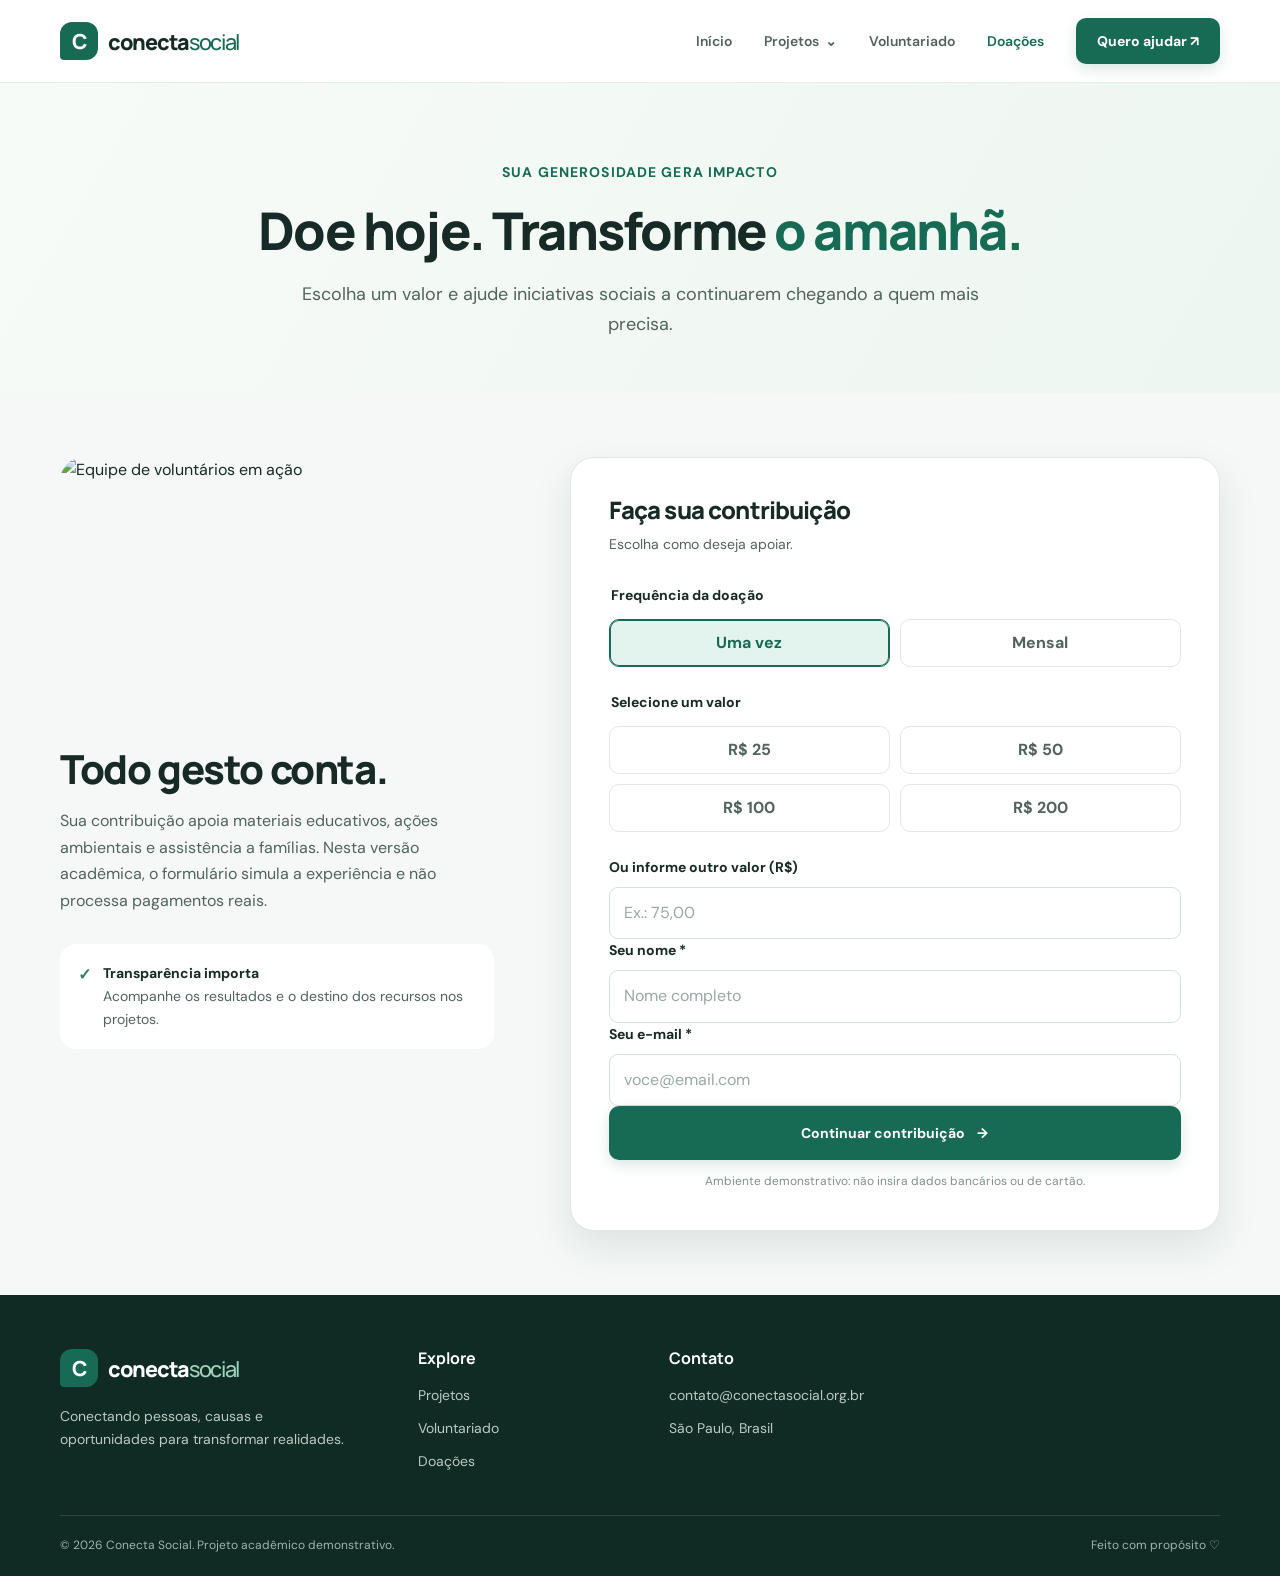
==== doacoes.html @ 1682e574 "Initial commit" ====
<!DOCTYPE html>
<html lang="pt-BR"><head><meta charset="UTF-8"><meta name="viewport" content="width=device-width, initial-scale=1.0"><meta name="description" content="Apoie projetos sociais com sua doação."><title>Doações | Conecta Social</title><link rel="preconnect" href="https://fonts.googleapis.com"><link href="https://fonts.googleapis.com/css2?family=DM+Sans:wght@400;500;600;700&family=Manrope:wght@400;500;600;700;800&display=swap" rel="stylesheet"><link rel="stylesheet" href="css/variables.css"><link rel="stylesheet" href="css/base.css"><link rel="stylesheet" href="css/layout.css"><link rel="stylesheet" href="css/components.css"><link rel="stylesheet" href="css/responsive.css"><script src="js/main.js" defer></script></head>
<body><a class="skip-link" href="#conteudo">Pular para o conteúdo</a><header class="site-header"><div class="container nav-wrap"><a class="brand" href="index.html"><span class="brand-mark">C</span><span>conecta<span class="brand-light">social</span></span></a><button class="menu-toggle" aria-expanded="false" aria-controls="main-nav" aria-label="Abrir menu"><span></span><span></span><span></span></button><nav class="main-nav" id="main-nav" aria-label="Navegação principal"><a class="nav-link" href="index.html">Início</a><div class="nav-dropdown"><a class="nav-link" href="projetos.html">Projetos <span>⌄</span></a><div class="dropdown-menu"><a href="projetos.html#educacao">Educação</a><a href="projetos.html#meio-ambiente">Meio ambiente</a><a href="projetos.html#assistencia">Assistência social</a></div></div><a class="nav-link" href="voluntariado.html">Voluntariado</a><a class="nav-link active" href="doacoes.html">Doações</a><a class="btn btn-primary nav-cta" href="doacoes.html">Quero ajudar ↗</a></nav></div></header>
<main id="conteudo"><section class="page-hero"><div class="container"><span class="eyebrow">Sua generosidade gera impacto</span><h1>Doe hoje. Transforme <span>o amanhã.</span></h1><p>Escolha um valor e ajude iniciativas sociais a continuarem chegando a quem mais precisa.</p></div></section><section class="section section-soft"><div class="container donation-layout"><div class="donation-copy"><img class="donation-image" src="https://images.unsplash.com/photo-1469571486292-0ba58a3f068b?auto=format&fit=crop&w=900&q=80" alt="Equipe de voluntários em ação"><h2>Todo gesto conta.</h2><p>Sua contribuição apoia materiais educativos, ações ambientais e assistência a famílias. Nesta versão acadêmica, o formulário simula a experiência e não processa pagamentos reais.</p><div class="trust-note"><span>✓</span><p><strong>Transparência importa</strong><br>Acompanhe os resultados e o destino dos recursos nos projetos.</p></div></div>
<form class="form-card donation-form js-demo-form" data-success="Obrigado pelo interesse em doar! Esta demonstração não realizou cobrança."><div class="form-card-heading"><h2>Faça sua contribuição</h2><p>Escolha como deseja apoiar.</p></div><fieldset class="donation-fieldset"><legend>Frequência da doação</legend><div class="segmented-options"><label><input type="radio" name="frequencia" value="Única" checked><span>Uma vez</span></label><label><input type="radio" name="frequencia" value="Mensal"><span>Mensal</span></label></div></fieldset><fieldset class="donation-fieldset"><legend>Selecione um valor</legend><div class="amount-grid"><label><input type="radio" name="valor" value="25" required><span>R$ 25</span></label><label><input type="radio" name="valor" value="50"><span>R$ 50</span></label><label><input type="radio" name="valor" value="100"><span>R$ 100</span></label><label><input type="radio" name="valor" value="200"><span>R$ 200</span></label></div></fieldset><div class="field"><label for="valor-livre">Ou informe outro valor (R$)</label><input id="valor-livre" name="valor-livre" type="number" min="1" step="0.01" placeholder="Ex.: 75,00"></div><div class="field"><label for="donor-name">Seu nome *</label><input id="donor-name" name="nome" type="text" placeholder="Nome completo" required minlength="3"></div><div class="field"><label for="donor-email">Seu e-mail *</label><input id="donor-email" name="email" type="email" placeholder="voce@email.com" required></div><button class="btn btn-primary btn-lg btn-block" type="submit">Continuar contribuição <span>→</span></button><p class="form-note">Ambiente demonstrativo: não insira dados bancários ou de cartão.</p><div class="form-feedback" hidden></div></form></div></section></main>
<footer class="site-footer"><div class="container footer-main"><div class="footer-brand"><a class="brand brand-footer" href="index.html"><span class="brand-mark">C</span><span>conecta<span class="brand-light">social</span></span></a><p>Conectando pessoas, causas e oportunidades para transformar realidades.</p></div><div class="footer-col"><h3>Explore</h3><a href="projetos.html">Projetos</a><a href="voluntariado.html">Voluntariado</a><a href="doacoes.html">Doações</a></div><div class="footer-col"><h3>Contato</h3><a href="mailto:contato@conectasocial.org.br">contato@conectasocial.org.br</a><span>São Paulo, Brasil</span></div></div><div class="container footer-bottom"><span>© 2026 Conecta Social. Projeto acadêmico demonstrativo.</span><span>Feito com propósito ♡</span></div></footer><div class="toast" role="status" aria-live="polite" id="toast"></div></body></html>
---- css/variables.css ----
:root {
  /* Paleta do design system: primárias, secundárias e neutras */
  --color-primary: #176b55;
  --color-primary-dark: #10513f;
  --color-primary-light: #e3f3ed;
  --color-secondary: #f2b84b;
  --color-secondary-dark: #c88919;
  --color-accent: #e97855;
  --color-blue: #4779c7;
  --color-purple: #8266b2;
  --color-success: #27865b;
  --color-warning: #b7791f;
  --color-danger: #c74747;
  --color-ink: #172a25;
  --color-text: #52635d;
  --color-muted: #819089;
  --color-border: #dfe8e3;
  --color-surface: #ffffff;
  --color-surface-soft: #f5f8f6;
  --color-dark: #102b23;
  --color-white: #ffffff;
  --font-body: "DM Sans", Arial, sans-serif;
  --font-heading: "Manrope", Arial, sans-serif;
  /* Escala tipográfica: 12, 14, 16, 18, 20, 24, 32, 40, 52, 64px */
  --text-xs: .75rem;
  --text-sm: .875rem;
  --text-base: 1rem;
  --text-lg: 1.125rem;
  --text-xl: 1.25rem;
  --text-2xl: 1.5rem;
  --text-3xl: 2rem;
  --text-4xl: 2.5rem;
  --text-5xl: 3.25rem;
  --text-6xl: 4rem;
  /* Espaçamento modular baseado em múltiplos de 8px */
  --space-1: 8px;
  --space-2: 16px;
  --space-3: 24px;
  --space-4: 32px;
  --space-5: 48px;
  --space-6: 64px;
  --radius-sm: 8px;
  --radius-md: 16px;
  --radius-lg: 24px;
  --radius-pill: 999px;
  --shadow-sm: 0 4px 16px rgb(16 43 35 / 6%);
  --shadow-md: 0 16px 40px rgb(16 43 35 / 10%);
  --container: 1160px;
  --transition: 180ms ease;
}
---- css/base.css ----
*, *::before, *::after { box-sizing: border-box; }
html { scroll-behavior: smooth; scroll-padding-top: 100px; }
body { margin: 0; color: var(--color-ink); background: var(--color-surface); font: 400 var(--text-base)/1.65 var(--font-body); -webkit-font-smoothing: antialiased; }
img { display: block; max-width: 100%; }
a { color: inherit; text-decoration: none; }
button, input, select, textarea { font: inherit; }
button, a, input, select, textarea { -webkit-tap-highlight-color: transparent; }
button { cursor: pointer; }
h1, h2, h3, p { margin-top: 0; }
h1, h2, h3 { color: var(--color-ink); font-family: var(--font-heading); line-height: 1.18; letter-spacing: -.035em; }
h1 { font-size: clamp(2.5rem, 5vw, var(--text-5xl)); font-weight: 800; }
h2 { font-size: clamp(2rem, 3.5vw, var(--text-4xl)); font-weight: 800; }
h3 { font-size: var(--text-xl); font-weight: 700; }
p { color: var(--color-text); }
::selection { color: var(--color-white); background: var(--color-primary); }
:focus-visible { outline: 3px solid var(--color-secondary); outline-offset: 4px; }
.skip-link { position: absolute; top: -100px; left: 16px; z-index: 999; padding: 12px 18px; border-radius: var(--radius-sm); color: white; background: var(--color-dark); }
.skip-link:focus { top: 16px; }
.container { width: min(var(--container), calc(100% - 48px)); margin-inline: auto; }
.section { padding: var(--space-6) 0; }
.section-soft { background: var(--color-surface-soft); }
.eyebrow { display: inline-flex; align-items: center; gap: 9px; margin-bottom: var(--space-2); color: var(--color-primary); font-size: var(--text-sm); font-weight: 700; letter-spacing: .08em; text-transform: uppercase; }
.eyebrow-dot { width: 8px; height: 8px; border-radius: 50%; background: var(--color-secondary); }
.text-link { display: inline-flex; align-items: center; gap: 10px; color: var(--color-primary); font-weight: 700; }
.text-link span, .card-link span { transition: transform var(--transition); }
.text-link:hover span, .card-link:hover span { transform: translateX(4px); }
---- css/layout.css ----
.site-header { position: sticky; top: 0; z-index: 100; background: rgb(255 255 255 / 94%); border-bottom: 1px solid rgb(223 232 227 / 75%); backdrop-filter: blur(14px); }
.nav-wrap { min-height: 82px; display: flex; align-items: center; justify-content: space-between; gap: var(--space-4); }
.brand { display: inline-flex; align-items: center; gap: 10px; color: var(--color-ink); font: 800 1.35rem var(--font-heading); letter-spacing: -.06em; white-space: nowrap; }
.brand-mark { display: grid; place-items: center; width: 38px; height: 38px; border-radius: 12px 12px 12px 4px; color: white; background: var(--color-primary); font-size: 1.3rem; }
.brand-light { color: var(--color-primary); font-weight: 500; }
.main-nav { display: flex; align-items: center; gap: clamp(16px, 2.5vw, 32px); }
.nav-link { display: inline-flex; align-items: center; gap: 6px; color: var(--color-text); font-size: var(--text-sm); font-weight: 600; transition: color var(--transition); }
.nav-link:hover, .nav-link.active { color: var(--color-primary); }
.nav-dropdown { position: relative; padding-block: 28px; }
.dropdown-menu { position: absolute; top: calc(100% - 8px); left: -16px; display: grid; min-width: 190px; padding: 8px; border: 1px solid var(--color-border); border-radius: var(--radius-md); background: white; box-shadow: var(--shadow-md); opacity: 0; visibility: hidden; transform: translateY(8px); transition: all var(--transition); }
.dropdown-menu a { padding: 10px 12px; border-radius: 8px; color: var(--color-text); font-size: var(--text-sm); }
.dropdown-menu a:hover, .dropdown-menu a:focus-visible { color: var(--color-primary); background: var(--color-primary-light); }
.nav-dropdown:hover .dropdown-menu, .nav-dropdown:focus-within .dropdown-menu { opacity: 1; visibility: visible; transform: translateY(0); }
.menu-toggle { display: none; }
.hero { position: relative; overflow: hidden; padding: 76px 0 80px; background: radial-gradient(circle at 82% 15%, #f1f7e8 0, transparent 27%), linear-gradient(120deg, #fff 0%, #f8fbf8 100%); }
.hero-grid { display: grid; grid-template-columns: 1.03fr .97fr; align-items: center; gap: clamp(32px, 6vw, 80px); }
.hero-copy { position: relative; z-index: 2; }
.hero h1 { margin-bottom: 24px; }
.hero h1 span, .page-hero h1 span { color: var(--color-primary); }
.hero-text { max-width: 530px; margin-bottom: 30px; font-size: var(--text-lg); line-height: 1.8; }
.hero-actions { display: flex; flex-wrap: wrap; gap: 12px; }
.hero-proof { display: flex; align-items: center; gap: 14px; margin-top: 34px; }
.hero-proof p { margin: 0; font-size: var(--text-sm); line-height: 1.5; }
.hero-proof strong { color: var(--color-ink); }
.avatar-stack { display: flex; padding-left: 4px; }
.avatar-stack span { display: grid; place-items: center; width: 34px; height: 34px; margin-left: -5px; border: 2px solid white; border-radius: 50%; color: white; background: var(--color-primary); font-size: 11px; font-weight: 700; }
.avatar-stack span:nth-child(2) { background: var(--color-accent); }.avatar-stack span:nth-child(3) { background: var(--color-blue); }.avatar-stack span:nth-child(4) { color: var(--color-primary); background: var(--color-primary-light); }
.hero-visual { position: relative; min-height: 470px; display: grid; place-items: center; }
.hero-image { position: relative; z-index: 1; width: min(100%, 470px); height: 460px; object-fit: cover; border-radius: 46% 46% 24px 24px; box-shadow: var(--shadow-md); }
.hero-orbit { position: absolute; border: 1px solid #d8e8de; border-radius: 50%; }
.orbit-one { width: 510px; height: 510px; }.orbit-two { width: 560px; height: 560px; border-style: dashed; }
.floating-card { position: absolute; z-index: 2; display: flex; align-items: center; gap: 12px; padding: 16px 20px; border: 1px solid rgb(223 232 227 / 80%); border-radius: 16px; background: rgb(255 255 255 / 94%); box-shadow: var(--shadow-md); }
.impact-card { top: 58px; left: -16px; }.impact-icon { display: grid; place-items: center; width: 42px; height: 42px; border-radius: 13px; color: var(--color-primary); background: var(--color-primary-light); font-size: 25px; }
.impact-card strong, .impact-card small { display: block; }.impact-card strong { font: 800 1.25rem var(--font-heading); }.impact-card small { color: var(--color-muted); font-size: var(--text-xs); }
.quote-card { right: -18px; bottom: 32px; max-width: 225px; gap: 8px; }.quote-card p { margin: 0; color: var(--color-ink); font-size: var(--text-sm); font-weight: 600; line-height: 1.5; }.quote-mark { align-self: flex-start; color: var(--color-secondary-dark); font: 800 2.4rem Georgia; line-height: 1; }
.stats-section { padding: 30px 0; border-bottom: 1px solid var(--color-border); }
.stats-grid { display: grid; grid-template-columns: repeat(4, 1fr); }
.stat-item { display: grid; justify-items: center; gap: 2px; padding: 8px 16px; border-right: 1px solid var(--color-border); text-align: center; }.stat-item:last-child { border-right: 0; }.stat-item strong { font: 800 clamp(1.5rem, 3vw, 2rem) var(--font-heading); letter-spacing: -.04em; }.stat-item strong span { color: var(--color-primary); }.stat-item > span { color: var(--color-muted); font-size: var(--text-sm); }
.section-heading { display: flex; align-items: end; justify-content: space-between; gap: 24px; margin-bottom: 36px; }.section-heading h2 { margin-bottom: 12px; }.section-heading p { margin-bottom: 0; }
.card-grid { display: grid; grid-template-columns: repeat(3, minmax(0, 1fr)); gap: 24px; }
.project-card { overflow: hidden; border: 1px solid var(--color-border); border-radius: var(--radius-lg); background: white; box-shadow: var(--shadow-sm); transition: transform var(--transition), box-shadow var(--transition); }.project-card:hover { transform: translateY(-5px); box-shadow: var(--shadow-md); }
.card-image-wrap { position: relative; height: 220px; overflow: hidden; }.card-image-wrap img { width: 100%; height: 100%; object-fit: cover; transition: transform 350ms ease; }.project-card:hover .card-image-wrap img { transform: scale(1.04); }.card-image-wrap .badge { position: absolute; top: 16px; left: 16px; }
.project-content { padding: 24px; }.card-meta, .progress-label { display: flex; justify-content: space-between; gap: 10px; color: var(--color-muted); font-size: var(--text-xs); }.project-content h3 { margin: 14px 0 10px; }.project-content p { min-height: 76px; margin-bottom: 20px; font-size: var(--text-sm); }
.progress { overflow: hidden; height: 7px; border-radius: var(--radius-pill); background: #e9efeb; }.progress span { display: block; height: 100%; border-radius: inherit; background: var(--color-primary); }.progress-label { margin-top: 9px; }.card-link { display: inline-flex; align-items: center; gap: 10px; margin-top: 20px; color: var(--color-primary); font-size: var(--text-sm); font-weight: 700; }
.split-section { display: grid; grid-template-columns: 1fr 1fr; align-items: center; gap: clamp(40px, 7vw, 90px); }.split-image { position: relative; padding: 0 24px 24px 0; }.split-image::before { position: absolute; right: 0; bottom: 0; width: 72%; height: 72%; border-radius: var(--radius-lg); background: var(--color-primary-light); content: ""; }.split-image > img { position: relative; z-index: 1; width: 100%; height: 430px; object-fit: cover; border-radius: var(--radius-lg); }.image-note { position: absolute; z-index: 2; right: -12px; bottom: 2px; display: flex; align-items: center; gap: 12px; padding: 16px 20px; border-radius: 14px; background: white; box-shadow: var(--shadow-md); }.image-note > span { display: grid; place-items: center; width: 40px; height: 40px; border-radius: 12px; color: var(--color-primary); background: var(--color-primary-light); }.image-note strong, .image-note small { display: block; }.image-note strong { font-size: var(--text-sm); }.image-note small { color: var(--color-muted); font-size: var(--text-xs); }
.split-copy h2 { margin-bottom: 20px; }.split-copy > p { margin-bottom: 24px; }.check-list { display: grid; gap: 14px; margin: 0 0 30px; padding: 0; list-style: none; }.check-list li { display: flex; align-items: center; gap: 12px; color: var(--color-text); }.check-list li span { display: grid; place-items: center; flex: 0 0 24px; width: 24px; height: 24px; border-radius: 50%; color: var(--color-primary); background: var(--color-primary-light); font-size: 13px; font-weight: 800; }
.cta-section { position: relative; overflow: hidden; padding: 62px 0; color: white; background: var(--color-primary); }.cta-inner { position: relative; display: flex; align-items: center; justify-content: space-between; gap: 32px; }.cta-inner h2 { max-width: 650px; margin-bottom: 12px; color: white; }.cta-inner p { margin-bottom: 0; color: #d2e7dd; }.eyebrow-light { color: #d5f0e3; }.cta-decoration { position: absolute; top: -85px; right: 25%; color: rgb(255 255 255 / 7%); font-size: 230px; pointer-events: none; }
.site-footer { padding: 54px 0 0; background: #102b23; color: white; }.footer-main { display: grid; grid-template-columns: 1.5fr 1fr 1.4fr 1fr; gap: 36px; padding-bottom: 42px; }.brand-footer { color: white; }.brand-footer .brand-light { color: #9bd4bb; }.footer-brand p { max-width: 290px; margin: 18px 0 0; color: #b8cbc2; font-size: var(--text-sm); }.footer-col { display: flex; flex-direction: column; align-items: flex-start; gap: 10px; }.footer-col h3 { margin-bottom: 6px; color: white; font-size: var(--text-base); letter-spacing: 0; }.footer-col a, .footer-col span { color: #b8cbc2; font-size: var(--text-sm); overflow-wrap: anywhere; }.footer-col a:hover { color: white; }.footer-bottom { display: flex; justify-content: space-between; gap: 20px; padding: 20px 0; border-top: 1px solid rgb(255 255 255 / 12%); color: #9eb5aa; font-size: var(--text-xs); }
.page-hero { padding: 76px 0 54px; background: linear-gradient(120deg, #f7fbf8, #edf6f0); }.page-hero .container { max-width: 900px; text-align: center; }.page-hero h1 { margin-bottom: 18px; }.page-hero p { max-width: 680px; margin: 0 auto; font-size: var(--text-lg); }.tag-row { display: flex; justify-content: center; flex-wrap: wrap; gap: 10px; margin-top: 28px; }.tag { padding: 8px 14px; border: 1px solid #d9e8df; border-radius: var(--radius-pill); color: var(--color-primary); background: white; font-size: var(--text-sm); font-weight: 600; }
.project-list { display: grid; gap: 28px; }.project-feature { display: grid; grid-template-columns: .9fr 1.1fr; overflow: hidden; border: 1px solid var(--color-border); border-radius: var(--radius-lg); background: white; box-shadow: var(--shadow-sm); scroll-margin-top: 110px; }.project-feature > img { width: 100%; height: 100%; min-height: 340px; object-fit: cover; }.project-feature-content { padding: clamp(24px, 4vw, 42px); }.project-feature-content h2 { margin: 16px 0; font-size: var(--text-3xl); }.project-feature-content p { margin-bottom: 20px; }.feature-details { display: flex; flex-wrap: wrap; gap: 18px; margin-bottom: 22px; color: var(--color-muted); font-size: var(--text-sm); }.project-feature-content .btn { margin-top: 22px; }
.form-layout, .donation-layout { display: grid; grid-template-columns: .8fr 1.2fr; align-items: start; gap: clamp(32px, 6vw, 76px); }.form-aside { padding-top: 20px; }.form-aside h2, .donation-copy h2 { margin-bottom: 16px; }.form-aside > p, .donation-copy > p { margin-bottom: 30px; }.benefit { display: flex; gap: 16px; margin-top: 24px; }.benefit-icon { display: grid; place-items: center; flex: 0 0 48px; width: 48px; height: 48px; border-radius: 14px; color: var(--color-primary); background: var(--color-primary-light); font-size: 22px; }.benefit h3 { margin-bottom: 5px; font-size: var(--text-base); letter-spacing: 0; }.benefit p { margin-bottom: 0; font-size: var(--text-sm); }
.donation-image { width: 100%; height: 260px; margin-bottom: 28px; border-radius: var(--radius-lg); object-fit: cover; }.trust-note { display: flex; gap: 12px; padding: 18px; border-radius: var(--radius-md); background: white; }.trust-note > span { color: var(--color-success); font-weight: 800; }.trust-note p { margin: 0; font-size: var(--text-sm); }.trust-note strong { color: var(--color-ink); }

/* Sistema utilitário de grid customizado com 12 colunas */
.grid-12 { display: grid; grid-template-columns: repeat(12, minmax(0, 1fr)); gap: 24px; }
.col-span-1 { grid-column: span 1; }.col-span-2 { grid-column: span 2; }.col-span-3 { grid-column: span 3; }
.col-span-4 { grid-column: span 4; }.col-span-5 { grid-column: span 5; }.col-span-6 { grid-column: span 6; }
.col-span-7 { grid-column: span 7; }.col-span-8 { grid-column: span 8; }.col-span-9 { grid-column: span 9; }
.col-span-10 { grid-column: span 10; }.col-span-11 { grid-column: span 11; }.col-span-12 { grid-column: span 12; }
@media (max-width: 768px) { .grid-12 { grid-template-columns: repeat(6, minmax(0, 1fr)); gap: 16px; } .col-span-7, .col-span-8, .col-span-9, .col-span-10, .col-span-11, .col-span-12 { grid-column: span 6; } }
@media (max-width: 576px) { .grid-12 { grid-template-columns: 1fr; gap: 16px; } .grid-12 > [class*="col-span-"] { grid-column: 1 / -1; } }
---- css/components.css ----
.btn { display: inline-flex; align-items: center; justify-content: center; gap: 12px; min-height: 46px; padding: 12px 20px; border: 1px solid transparent; border-radius: 10px; font-size: var(--text-sm); font-weight: 700; line-height: 1.2; transition: color var(--transition), background var(--transition), border-color var(--transition), transform var(--transition), box-shadow var(--transition); }.btn:hover { transform: translateY(-2px); }.btn:active { transform: translateY(0) scale(.98); }.btn:focus-visible { outline: 3px solid var(--color-secondary); outline-offset: 3px; }.btn:disabled, .btn[disabled] { cursor: not-allowed; opacity: .48; transform: none; box-shadow: none; }
.btn-primary { color: white; background: var(--color-primary); box-shadow: 0 5px 14px rgb(23 107 85 / 16%); }.btn-primary:hover { background: var(--color-primary-dark); box-shadow: 0 8px 18px rgb(23 107 85 / 22%); }.btn-outline { border-color: #cbdcd2; color: var(--color-ink); background: white; }.btn-outline:hover { border-color: var(--color-primary); color: var(--color-primary); background: var(--color-primary-light); }.btn-white { color: var(--color-primary); background: white; }.btn-white:hover { background: #eff8f2; }.btn-lg { min-height: 54px; padding: 16px 24px; }.btn-block { width: 100%; }
.badge { display: inline-flex; align-items: center; width: fit-content; padding: 6px 11px; border-radius: var(--radius-pill); font-size: var(--text-xs); font-weight: 700; }.badge-blue { color: #315e9d; background: #e8f0ff; }.badge-green { color: #226b4a; background: #e3f5e9; }.badge-orange { color: #a55231; background: #fff0e7; }.badge-purple { color: #6c5299; background: #f0eaff; }
.form-card { padding: clamp(24px, 4vw, 38px); border: 1px solid var(--color-border); border-radius: var(--radius-lg); background: white; box-shadow: var(--shadow-md); }.form-card-heading { margin-bottom: 28px; }.form-card-heading h2 { margin-bottom: 8px; font-size: var(--text-2xl); }.form-card-heading p { margin: 0; font-size: var(--text-sm); }.form-grid { display: grid; grid-template-columns: repeat(2, minmax(0, 1fr)); gap: 20px; }.field { display: flex; flex-direction: column; gap: 8px; min-width: 0; }.field-full { grid-column: 1 / -1; }.field label, .donation-fieldset legend { color: var(--color-ink); font-size: var(--text-sm); font-weight: 700; }.field input, .field select, .field textarea { width: 100%; min-height: 48px; padding: 12px 14px; border: 1px solid #d6e1db; border-radius: 9px; outline: none; color: var(--color-ink); background: white; transition: border var(--transition), box-shadow var(--transition), background var(--transition); }.field textarea { min-height: 110px; resize: vertical; }.field input::placeholder, .field textarea::placeholder { color: #9aa9a1; }.field input:hover, .field select:hover, .field textarea:hover { border-color: #9db9aa; }.field input:focus, .field select:focus, .field textarea:focus { border-color: var(--color-primary); box-shadow: 0 0 0 3px rgb(23 107 85 / 12%); }.field input:invalid:not(:placeholder-shown), .field select:invalid { border-color: var(--color-danger); background: #fffafa; }.field input:valid:not(:placeholder-shown) { border-color: var(--color-success); }.checkbox-label { display: flex; align-items: flex-start; gap: 10px; font-weight: 400 !important; }.checkbox-label input { width: 17px; min-height: 17px; margin-top: 4px; accent-color: var(--color-primary); }.form-note { margin: 12px 0 0; color: var(--color-muted); font-size: var(--text-xs); text-align: center; }.form-feedback { margin-top: 16px; padding: 14px 16px; border-radius: 10px; font-size: var(--text-sm); }.form-feedback.success { border: 1px solid #b8e1c8; color: #216b43; background: #edfaf1; }.form-feedback.error { border: 1px solid #f0c5c5; color: #9b3434; background: #fff1f1; }
.donation-fieldset { min-width: 0; margin: 0 0 24px; padding: 0; border: 0; }.donation-fieldset legend { margin-bottom: 12px; }.segmented-options, .amount-grid { display: grid; grid-template-columns: repeat(2, minmax(0, 1fr)); gap: 10px; }.segmented-options label, .amount-grid label { position: relative; cursor: pointer; }.segmented-options input, .amount-grid input { position: absolute; width: 1px; height: 1px; opacity: 0; }.segmented-options span, .amount-grid span { display: grid; place-items: center; min-height: 48px; border: 1px solid var(--color-border); border-radius: 10px; color: var(--color-text); background: white; font-weight: 700; transition: all var(--transition); }.segmented-options input:checked + span, .amount-grid input:checked + span { border-color: var(--color-primary); color: var(--color-primary); background: var(--color-primary-light); box-shadow: inset 0 0 0 1px var(--color-primary); }.segmented-options input:focus-visible + span, .amount-grid input:focus-visible + span { outline: 3px solid var(--color-secondary); outline-offset: 3px; }
.toast { position: fixed; right: 24px; bottom: 24px; z-index: 500; max-width: min(390px, calc(100vw - 32px)); padding: 16px 20px; border-radius: 12px; color: white; background: var(--color-dark); box-shadow: var(--shadow-md); opacity: 0; visibility: hidden; transform: translateY(12px); transition: all 220ms ease; }.toast.show { opacity: 1; visibility: visible; transform: translateY(0); }
@media (prefers-reduced-motion: reduce) { *, *::before, *::after { scroll-behavior: auto !important; animation-duration: .01ms !important; transition-duration: .01ms !important; } }
---- css/responsive.css ----
/* 5 breakpoints responsivos: 1200, 992, 768, 576 e 380px */
@media (max-width: 1200px) {
  :root { --container: 1040px; }
  .hero-grid { gap: 36px; }.hero-image { height: 420px; }.hero-visual { min-height: 430px; }
  .orbit-one { width: 460px; height: 460px; }.orbit-two { width: 500px; height: 500px; }
  .main-nav { gap: 18px; }
}
@media (max-width: 992px) {
  .hero { padding: 60px 0; }.hero-grid { grid-template-columns: 1fr 1fr; }.hero-image { height: 370px; }.hero-visual { min-height: 390px; }.orbit-one { width: 390px; height: 390px; }.orbit-two { width: 430px; height: 430px; }
  .impact-card { left: -5px; }.quote-card { right: -5px; }
  .card-grid { grid-template-columns: repeat(2, minmax(0, 1fr)); }.project-card:last-child { grid-column: 1 / -1; max-width: calc(50% - 12px); }
  .footer-main { grid-template-columns: 1.3fr 1fr 1.3fr; }.footer-col:last-child { grid-column: 2; }
  .form-layout, .donation-layout { grid-template-columns: 1fr 1.15fr; gap: 28px; }
  .nav-wrap { min-height: 74px; }.main-nav { gap: 14px; }.nav-link { font-size: var(--text-xs); }.nav-cta { padding: 10px 13px; }
}
@media (max-width: 768px) {
  .container { width: min(100% - 36px, var(--container)); }
  .menu-toggle { display: flex; flex-direction: column; justify-content: center; gap: 5px; width: 44px; height: 44px; padding: 10px; border: 1px solid var(--color-border); border-radius: 10px; background: white; }.menu-toggle span { display: block; width: 100%; height: 2px; border-radius: 2px; background: var(--color-ink); transition: transform var(--transition), opacity var(--transition); }
  .menu-toggle[aria-expanded="true"] span:first-child { transform: translateY(7px) rotate(45deg); }.menu-toggle[aria-expanded="true"] span:nth-child(2) { opacity: 0; }.menu-toggle[aria-expanded="true"] span:last-child { transform: translateY(-7px) rotate(-45deg); }
  .nav-wrap { position: relative; }.main-nav { position: absolute; top: calc(100% + 1px); left: -18px; right: -18px; display: none; align-items: stretch; gap: 0; padding: 14px 18px 20px; border-bottom: 1px solid var(--color-border); background: white; box-shadow: var(--shadow-md); }.main-nav.is-open { display: flex; flex-direction: column; }.nav-link { padding: 12px 4px; font-size: var(--text-base); }.nav-dropdown { padding: 0; }.dropdown-menu { position: static; display: none; min-width: 0; padding: 4px 0 4px 14px; border: 0; border-radius: 0; box-shadow: none; opacity: 1; visibility: visible; transform: none; }.nav-dropdown:hover .dropdown-menu { display: none; }.nav-dropdown:focus-within .dropdown-menu, .nav-dropdown.open .dropdown-menu { display: grid; }.nav-cta { margin-top: 10px; }
  .hero { padding: 48px 0 58px; }.hero-grid { grid-template-columns: 1fr; }.hero-copy { text-align: center; }.hero-text { margin-inline: auto; }.hero-actions, .hero-proof { justify-content: center; }.hero-visual { min-height: 380px; margin-top: 8px; }.hero-image { width: min(78%, 380px); height: 370px; }.orbit-one { width: 390px; height: 390px; }.orbit-two { width: 430px; height: 430px; }.impact-card { left: 2%; top: 36px; }.quote-card { right: 0; bottom: 20px; }
  .stats-grid { grid-template-columns: repeat(2, 1fr); row-gap: 20px; }.stat-item:nth-child(2) { border-right: 0; }.stat-item:nth-child(3), .stat-item:nth-child(4) { padding-top: 20px; border-top: 1px solid var(--color-border); }
  .section { padding: 52px 0; }.section-heading { align-items: flex-start; flex-direction: column; gap: 14px; margin-bottom: 28px; }.card-grid { gap: 16px; }.project-content { padding: 18px; }.card-image-wrap { height: 180px; }.project-content p { min-height: 100px; }
  .split-section { grid-template-columns: 1fr; }.split-image { max-width: 580px; }.split-image > img { height: 350px; }.split-copy { max-width: 620px; }
  .cta-inner { align-items: flex-start; flex-direction: column; }.cta-decoration { right: 2%; }.footer-main { grid-template-columns: repeat(2, 1fr); }.footer-col:last-child { grid-column: auto; }.footer-bottom { flex-direction: column; gap: 6px; }
  .project-feature { grid-template-columns: 1fr; }.project-feature > img { height: 260px; min-height: 0; }.form-layout, .donation-layout { grid-template-columns: 1fr; }.form-aside { padding-top: 0; }.form-aside > p { max-width: 600px; }.benefit { display: inline-flex; width: min(100%, 310px); margin-right: 12px; vertical-align: top; }
  .page-hero { padding: 56px 0 44px; }
}
@media (max-width: 576px) {
  .container { width: calc(100% - 32px); }.brand { font-size: 1.2rem; }.brand-mark { width: 34px; height: 34px; }
  .hero h1 { font-size: clamp(2.3rem, 11vw, 3.1rem); }.hero-text { font-size: var(--text-base); }.hero-actions { flex-direction: column; align-items: stretch; }.hero-actions .btn { width: 100%; }.hero-visual { min-height: 320px; }.hero-image { height: 310px; width: 78%; border-radius: 42% 42% 20px 20px; }.orbit-one { width: 320px; height: 320px; }.orbit-two { width: 350px; height: 350px; }.floating-card { padding: 11px 13px; }.impact-card { top: 25px; left: -4px; }.impact-icon { width: 34px; height: 34px; }.impact-card strong { font-size: 1rem; }.quote-card { right: -3px; bottom: 10px; max-width: 190px; }.quote-card p { font-size: var(--text-xs); }
  .card-grid { grid-template-columns: 1fr; }.project-card:last-child { grid-column: auto; max-width: none; }.card-image-wrap { height: 220px; }.project-content p { min-height: 0; }
  .split-image > img { height: 280px; }.image-note { right: -4px; padding: 12px; }.image-note strong { font-size: var(--text-xs); }.image-note small { font-size: 11px; }
  .footer-main { grid-template-columns: 1fr 1fr; gap: 28px 18px; }.footer-brand { grid-column: 1 / -1; }.footer-col a, .footer-col span { font-size: var(--text-xs); }
  .form-grid { grid-template-columns: 1fr; }.field-full { grid-column: auto; }.form-card { padding: 22px 18px; }.benefit { display: flex; width: 100%; }.page-hero h1 { font-size: 2.25rem; }.page-hero p { font-size: var(--text-base); }.project-feature > img { height: 210px; }.project-feature-content { padding: 22px; }.project-feature-content h2 { font-size: var(--text-2xl); }.feature-details { gap: 10px; }
  .cta-section { padding: 48px 0; }.cta-inner h2 { font-size: 2rem; }.footer-bottom { font-size: 11px; }
}
@media (max-width: 380px) {
  .container { width: calc(100% - 24px); }.hero h1 { font-size: 2.1rem; }.hero-visual { min-height: 280px; }.hero-image { height: 270px; }.orbit-one { width: 280px; height: 280px; }.orbit-two { width: 305px; height: 305px; }.impact-card { left: -5px; }.quote-card { max-width: 170px; }.stats-grid { column-gap: 4px; }.stat-item { padding-inline: 4px; }.stat-item > span { font-size: 11px; }.amount-grid { gap: 7px; }
}
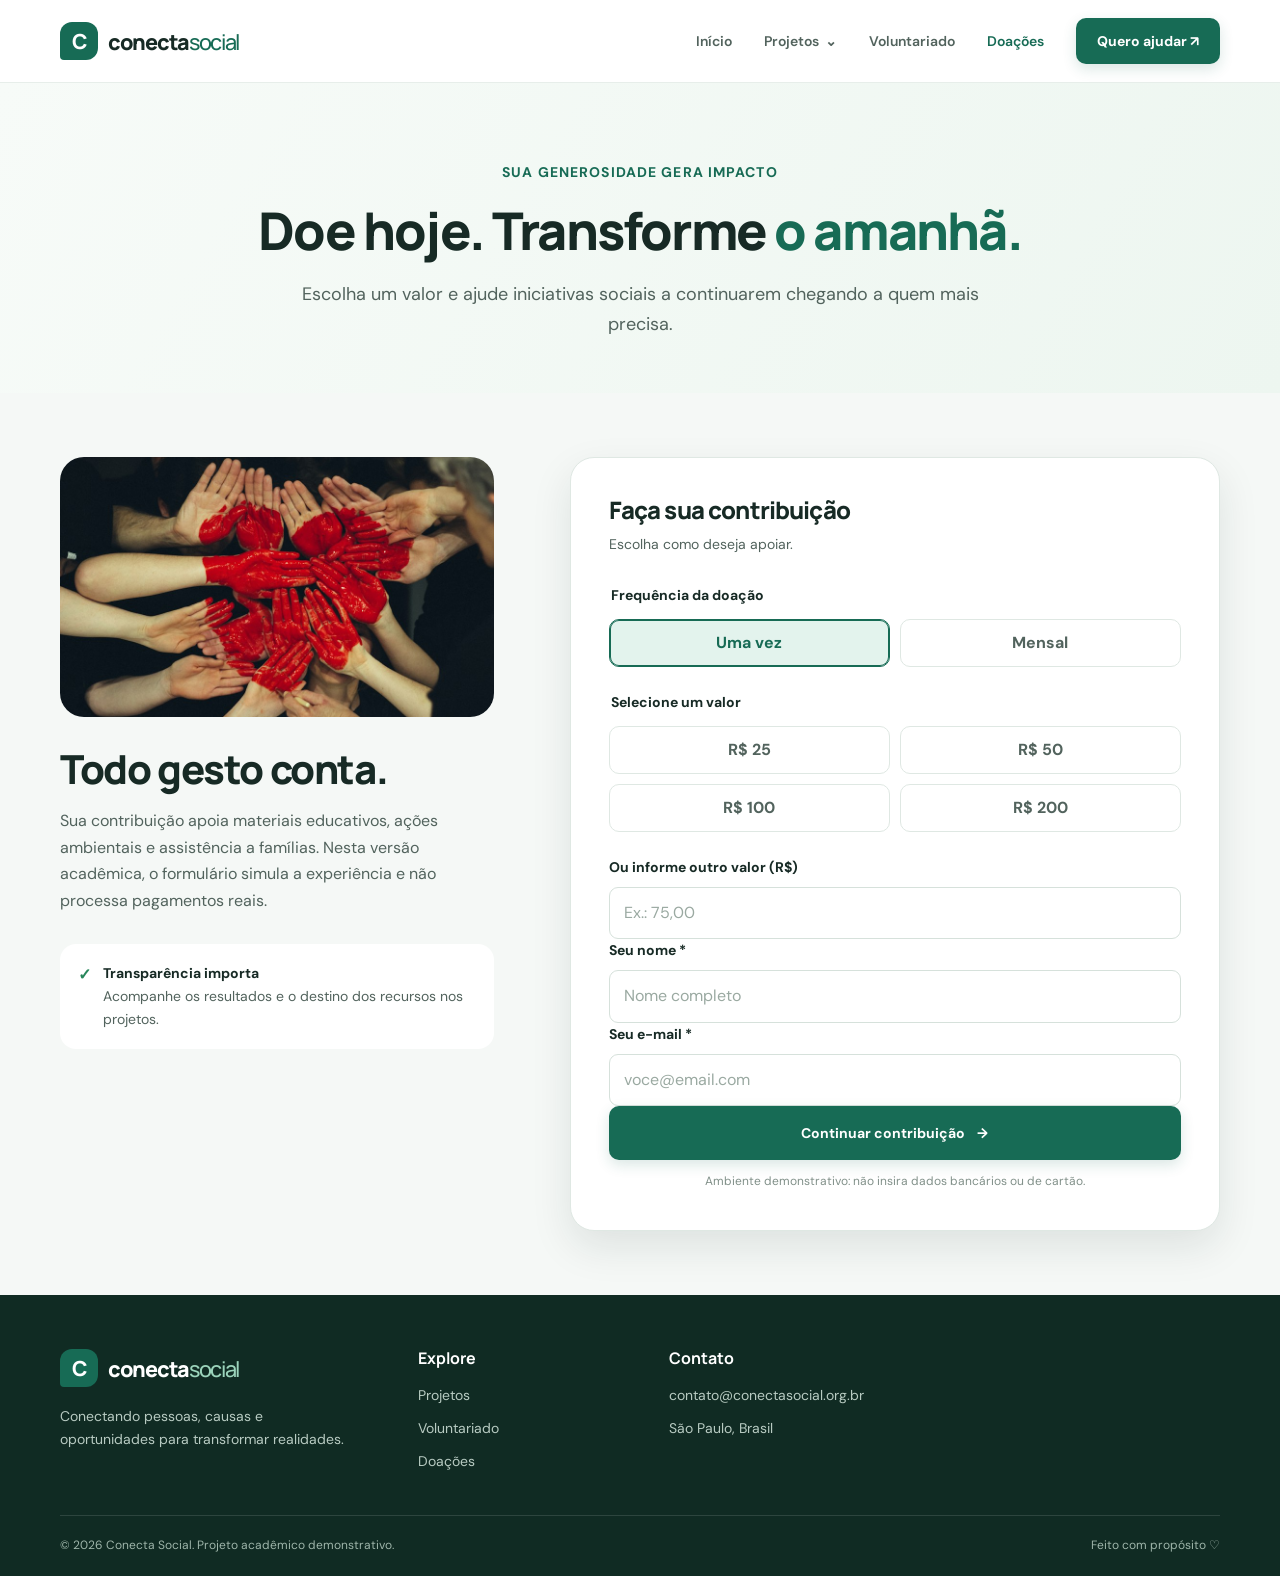
==== commit 4069ebfd: "atualização das imgs" ====
--- a/doacoes.html
+++ b/doacoes.html
@@ -1,6 +1,115 @@
 <!DOCTYPE html>
-<html lang="pt-BR"><head><meta charset="UTF-8"><meta name="viewport" content="width=device-width, initial-scale=1.0"><meta name="description" content="Apoie projetos sociais com sua doação."><title>Doações | Conecta Social</title><link rel="preconnect" href="https://fonts.googleapis.com"><link href="https://fonts.googleapis.com/css2?family=DM+Sans:wght@400;500;600;700&family=Manrope:wght@400;500;600;700;800&display=swap" rel="stylesheet"><link rel="stylesheet" href="css/variables.css"><link rel="stylesheet" href="css/base.css"><link rel="stylesheet" href="css/layout.css"><link rel="stylesheet" href="css/components.css"><link rel="stylesheet" href="css/responsive.css"><script src="js/main.js" defer></script></head>
-<body><a class="skip-link" href="#conteudo">Pular para o conteúdo</a><header class="site-header"><div class="container nav-wrap"><a class="brand" href="index.html"><span class="brand-mark">C</span><span>conecta<span class="brand-light">social</span></span></a><button class="menu-toggle" aria-expanded="false" aria-controls="main-nav" aria-label="Abrir menu"><span></span><span></span><span></span></button><nav class="main-nav" id="main-nav" aria-label="Navegação principal"><a class="nav-link" href="index.html">Início</a><div class="nav-dropdown"><a class="nav-link" href="projetos.html">Projetos <span>⌄</span></a><div class="dropdown-menu"><a href="projetos.html#educacao">Educação</a><a href="projetos.html#meio-ambiente">Meio ambiente</a><a href="projetos.html#assistencia">Assistência social</a></div></div><a class="nav-link" href="voluntariado.html">Voluntariado</a><a class="nav-link active" href="doacoes.html">Doações</a><a class="btn btn-primary nav-cta" href="doacoes.html">Quero ajudar ↗</a></nav></div></header>
-<main id="conteudo"><section class="page-hero"><div class="container"><span class="eyebrow">Sua generosidade gera impacto</span><h1>Doe hoje. Transforme <span>o amanhã.</span></h1><p>Escolha um valor e ajude iniciativas sociais a continuarem chegando a quem mais precisa.</p></div></section><section class="section section-soft"><div class="container donation-layout"><div class="donation-copy"><img class="donation-image" src="https://images.unsplash.com/photo-1469571486292-0ba58a3f068b?auto=format&fit=crop&w=900&q=80" alt="Equipe de voluntários em ação"><h2>Todo gesto conta.</h2><p>Sua contribuição apoia materiais educativos, ações ambientais e assistência a famílias. Nesta versão acadêmica, o formulário simula a experiência e não processa pagamentos reais.</p><div class="trust-note"><span>✓</span><p><strong>Transparência importa</strong><br>Acompanhe os resultados e o destino dos recursos nos projetos.</p></div></div>
-<form class="form-card donation-form js-demo-form" data-success="Obrigado pelo interesse em doar! Esta demonstração não realizou cobrança."><div class="form-card-heading"><h2>Faça sua contribuição</h2><p>Escolha como deseja apoiar.</p></div><fieldset class="donation-fieldset"><legend>Frequência da doação</legend><div class="segmented-options"><label><input type="radio" name="frequencia" value="Única" checked><span>Uma vez</span></label><label><input type="radio" name="frequencia" value="Mensal"><span>Mensal</span></label></div></fieldset><fieldset class="donation-fieldset"><legend>Selecione um valor</legend><div class="amount-grid"><label><input type="radio" name="valor" value="25" required><span>R$ 25</span></label><label><input type="radio" name="valor" value="50"><span>R$ 50</span></label><label><input type="radio" name="valor" value="100"><span>R$ 100</span></label><label><input type="radio" name="valor" value="200"><span>R$ 200</span></label></div></fieldset><div class="field"><label for="valor-livre">Ou informe outro valor (R$)</label><input id="valor-livre" name="valor-livre" type="number" min="1" step="0.01" placeholder="Ex.: 75,00"></div><div class="field"><label for="donor-name">Seu nome *</label><input id="donor-name" name="nome" type="text" placeholder="Nome completo" required minlength="3"></div><div class="field"><label for="donor-email">Seu e-mail *</label><input id="donor-email" name="email" type="email" placeholder="voce@email.com" required></div><button class="btn btn-primary btn-lg btn-block" type="submit">Continuar contribuição <span>→</span></button><p class="form-note">Ambiente demonstrativo: não insira dados bancários ou de cartão.</p><div class="form-feedback" hidden></div></form></div></section></main>
-<footer class="site-footer"><div class="container footer-main"><div class="footer-brand"><a class="brand brand-footer" href="index.html"><span class="brand-mark">C</span><span>conecta<span class="brand-light">social</span></span></a><p>Conectando pessoas, causas e oportunidades para transformar realidades.</p></div><div class="footer-col"><h3>Explore</h3><a href="projetos.html">Projetos</a><a href="voluntariado.html">Voluntariado</a><a href="doacoes.html">Doações</a></div><div class="footer-col"><h3>Contato</h3><a href="mailto:contato@conectasocial.org.br">contato@conectasocial.org.br</a><span>São Paulo, Brasil</span></div></div><div class="container footer-bottom"><span>© 2026 Conecta Social. Projeto acadêmico demonstrativo.</span><span>Feito com propósito ♡</span></div></footer><div class="toast" role="status" aria-live="polite" id="toast"></div></body></html>
+<html lang="pt-BR">
+
+<head>
+    <meta charset="UTF-8">
+    <meta name="viewport" content="width=device-width, initial-scale=1.0">
+    <meta name="description" content="Apoie projetos sociais com sua doação.">
+    <title>Doações | Conecta Social</title>
+    <link rel="preconnect" href="https://fonts.googleapis.com">
+    <link
+        href="https://fonts.googleapis.com/css2?family=DM+Sans:wght@400;500;600;700&family=Manrope:wght@400;500;600;700;800&display=swap"
+        rel="stylesheet">
+    <link rel="stylesheet" href="css/variables.css">
+    <link rel="stylesheet" href="css/base.css">
+    <link rel="stylesheet" href="css/layout.css">
+    <link rel="stylesheet" href="css/components.css">
+    <link rel="stylesheet" href="css/responsive.css">
+    <script src="js/main.js" defer></script>
+</head>
+
+<body><a class="skip-link" href="#conteudo">Pular para o conteúdo</a>
+    <header class="site-header">
+        <div class="container nav-wrap"><a class="brand" href="index.html"><span
+                    class="brand-mark">C</span><span>conecta<span class="brand-light">social</span></span></a><button
+                class="menu-toggle" aria-expanded="false" aria-controls="main-nav"
+                aria-label="Abrir menu"><span></span><span></span><span></span></button>
+            <nav class="main-nav" id="main-nav" aria-label="Navegação principal"><a class="nav-link"
+                    href="index.html">Início</a>
+                <div class="nav-dropdown"><a class="nav-link" href="projetos.html">Projetos <span>⌄</span></a>
+                    <div class="dropdown-menu"><a href="projetos.html#educacao">Educação</a><a
+                            href="projetos.html#meio-ambiente">Meio ambiente</a><a
+                            href="projetos.html#assistencia">Assistência social</a></div>
+                </div><a class="nav-link" href="voluntariado.html">Voluntariado</a><a class="nav-link active"
+                    href="doacoes.html">Doações</a><a class="btn btn-primary nav-cta" href="doacoes.html">Quero ajudar
+                    ↗</a>
+            </nav>
+        </div>
+    </header>
+    <main id="conteudo">
+        <section class="page-hero">
+            <div class="container"><span class="eyebrow">Sua generosidade gera impacto</span>
+                <h1>Doe hoje. Transforme <span>o amanhã.</span></h1>
+                <p>Escolha um valor e ajude iniciativas sociais a continuarem chegando a quem mais precisa.</p>
+            </div>
+        </section>
+        <section class="section section-soft">
+            <div class="container donation-layout">
+                <div class="donation-copy"><img class="donation-image"
+                        src="img/photo-1469571486292-0ba58a3f068b.jpg"
+                        alt="Equipe de voluntários em ação">
+                    <h2>Todo gesto conta.</h2>
+                    <p>Sua contribuição apoia materiais educativos, ações ambientais e assistência a famílias. Nesta
+                        versão acadêmica, o formulário simula a experiência e não processa pagamentos reais.</p>
+                    <div class="trust-note"><span>✓</span>
+                        <p><strong>Transparência importa</strong><br>Acompanhe os resultados e o destino dos recursos
+                            nos projetos.</p>
+                    </div>
+                </div>
+                <form class="form-card donation-form js-demo-form"
+                    data-success="Obrigado pelo interesse em doar! Esta demonstração não realizou cobrança.">
+                    <div class="form-card-heading">
+                        <h2>Faça sua contribuição</h2>
+                        <p>Escolha como deseja apoiar.</p>
+                    </div>
+                    <fieldset class="donation-fieldset">
+                        <legend>Frequência da doação</legend>
+                        <div class="segmented-options"><label><input type="radio" name="frequencia" value="Única"
+                                    checked><span>Uma vez</span></label><label><input type="radio" name="frequencia"
+                                    value="Mensal"><span>Mensal</span></label></div>
+                    </fieldset>
+                    <fieldset class="donation-fieldset">
+                        <legend>Selecione um valor</legend>
+                        <div class="amount-grid"><label><input type="radio" name="valor" value="25" required><span>R$
+                                    25</span></label><label><input type="radio" name="valor" value="50"><span>R$
+                                    50</span></label><label><input type="radio" name="valor" value="100"><span>R$
+                                    100</span></label><label><input type="radio" name="valor" value="200"><span>R$
+                                    200</span></label></div>
+                    </fieldset>
+                    <div class="field"><label for="valor-livre">Ou informe outro valor (R$)</label><input
+                            id="valor-livre" name="valor-livre" type="number" min="1" step="0.01"
+                            placeholder="Ex.: 75,00"></div>
+                    <div class="field"><label for="donor-name">Seu nome *</label><input id="donor-name" name="nome"
+                            type="text" placeholder="Nome completo" required minlength="3"></div>
+                    <div class="field"><label for="donor-email">Seu e-mail *</label><input id="donor-email" name="email"
+                            type="email" placeholder="voce@email.com" required></div><button
+                        class="btn btn-primary btn-lg btn-block" type="submit">Continuar contribuição
+                        <span>→</span></button>
+                    <p class="form-note">Ambiente demonstrativo: não insira dados bancários ou de cartão.</p>
+                    <div class="form-feedback" hidden></div>
+                </form>
+            </div>
+        </section>
+    </main>
+    <footer class="site-footer">
+        <div class="container footer-main">
+            <div class="footer-brand"><a class="brand brand-footer" href="index.html"><span
+                        class="brand-mark">C</span><span>conecta<span class="brand-light">social</span></span></a>
+                <p>Conectando pessoas, causas e oportunidades para transformar realidades.</p>
+            </div>
+            <div class="footer-col">
+                <h3>Explore</h3><a href="projetos.html">Projetos</a><a href="voluntariado.html">Voluntariado</a><a
+                    href="doacoes.html">Doações</a>
+            </div>
+            <div class="footer-col">
+                <h3>Contato</h3><a href="mailto:contato@conectasocial.org.br">contato@conectasocial.org.br</a><span>São
+                    Paulo, Brasil</span>
+            </div>
+        </div>
+        <div class="container footer-bottom"><span>© 2026 Conecta Social. Projeto acadêmico
+                demonstrativo.</span><span>Feito com propósito ♡</span></div>
+    </footer>
+    <div class="toast" role="status" aria-live="polite" id="toast"></div>
+</body>
+
+</html>
